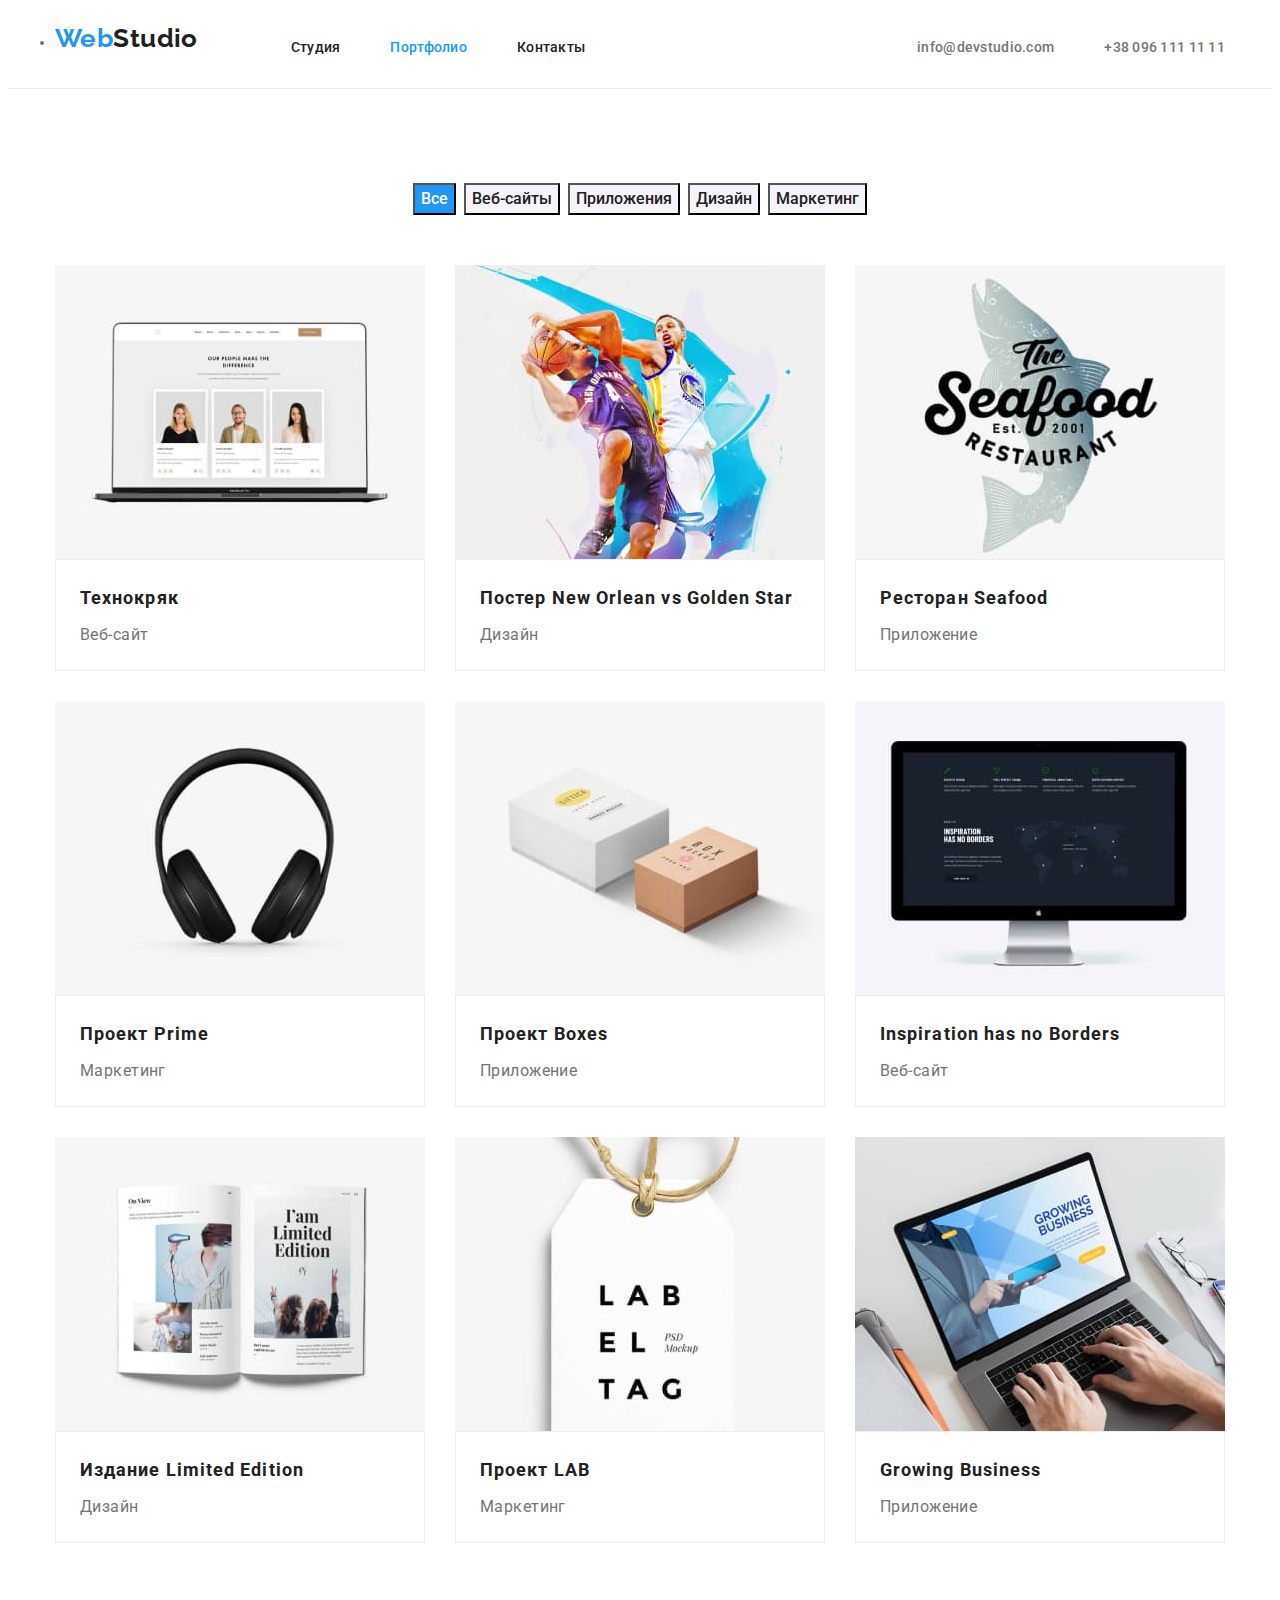
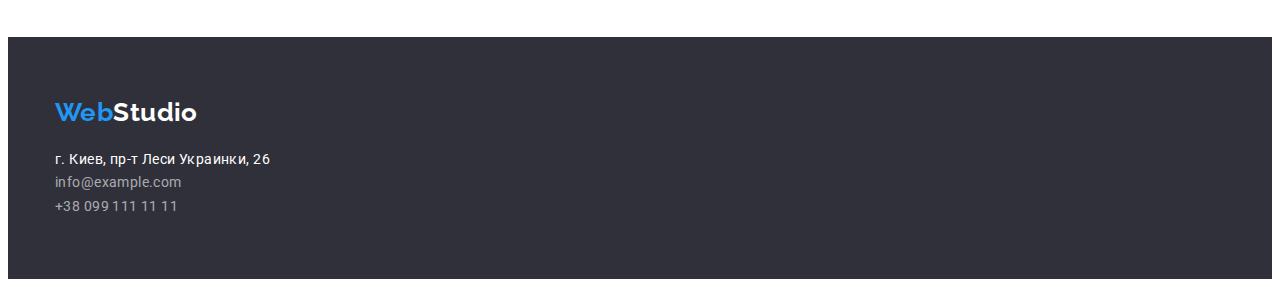
==== portfolio.html @ 715bb332 "Д/З-3" ====
<!DOCTYPE html>
<html lang="ru">

<head>
    <meta charset="UTF-8">
    <meta http-equiv="X-UA-Compatible" content="IE=edge">
    <meta name="viewport" content="width=device-width, initial-scale=1.0">
    <title>WebStudio</title>
    <link rel="preconnect" href="https://fonts.googleapis.com">
    <link rel="preconnect" href="https://fonts.gstatic.com" crossorigin>
    <link
        href="https://fonts.googleapis.com/css2?family=Raleway:wght@700&family=Roboto:wght@400;500;700;900&display=swap"
        rel="stylesheet">
    <link rel="stylesheet" href="https://cdnjs.cloudflare.com/ajax/libs/modern-normalize/1.1.0/modern-normalize.min.css"
        integrity="sha512-wpPYUAdjBVSE4KJnH1VR1HeZfpl1ub8YT/NKx4PuQ5NmX2tKuGu6U/JRp5y+Y8XG2tV+wKQpNHVUX03MfMFn9Q=="
        crossorigin="anonymous" referrerpolicy="no-referrer">
    <link rel="stylesheet" href="./css/styles.css">
</head>

<body>
    <header class="header header-line">
        <div class="container header-container">
            <li class="link-logo">
                <a class="link logo" href="/">Web<span class="header-logo">Studio</span></a>
            </li>
            <nav class="header-nav">
                <ul class="list header-list">
                    <li class="header-item">
                        <a class="link header-link" href="./index.html">Студия</a>
                    </li>
                    <li class="header-item">
                        <a class="link header-link current" href="">Портфолио</a>
                    </li>
                    <li class="header-item">
                        <a class="link header-link" href="">Контакты</a>
                    </li>
                </ul>
            </nav>
            <ul class="list header-contacts">
                <li class="link-contacts">
                    <a class="link header-link" href="mailto:info@devstudio.com">info@devstudio.com</a>
                </li>
                <li class="link-contacts">
                    <a class="link header-link" href="tel:+380961111111">+38 096 111 11 11</a>
                </li>
            </ul>
        </div>
    </header>
    <main>
        <section class="portfolio">
            <div class="container">
                <h1 class="visually-hidden">portfolio</h1>
                <ul class="list filter-list">
                    <li class="filter-link">
                        <button type="button" class="filter-btn current">Все</button>
                    </li>
                    <li class="filter-link">
                        <button type="button" class="filter-btn">Веб-сайты</button>
                    </li>
                    <li class="filter-link">
                        <button type="button" class="filter-btn">Приложения</button>
                    </li>
                    <li class="filter-link">
                        <button type="button" class="filter-btn">Дизайн</button>
                    </li>
                    <li class="filter-link">
                        <button type="button" class="filter-btn">Маркетинг</button>
                    </li>
                </ul>
            </div>
            <div class="container">
                <ul class="list portfolio-list">
                    <li class="portfolio-link">
                        <a class="link" href="https://www.google.com.ua/webhp?tab=rw&authuser=0" target="_blank"
                            rel="noopener noreferrer">
                            <img src="./images/portfolio-img-1.jpg" alt="Технокряк" width="370" height="294" />
                        <div class="title-text">
                            <h2 class="portfolio-title">Технокряк</h2>
                            <p class="portfolio-text">Веб-сайт</p>
                        </div>
                        </a>
                    </li>
                    <li class="portfolio-link">
                        <a class="link" href="https://www.google.com.ua/webhp?tab=rw&authuser=0" target="_blank"
                            rel="noopener noreferrer">
                            <img src="./images/portfolio-img-2.jpg" alt="Постер New Orlean vs Golden Star" width="370"
                                height="294" />
                        <div class="title-text">
                            <h2 class="portfolio-title">Постер New Orlean vs Golden Star</h2>
                            <p class="portfolio-text">Дизайн</p>
                        </div>
                        </a>
                    </li>
                    <li class="portfolio-link">
                        <a class="link" href="https://www.google.com.ua/webhp?tab=rw&authuser=0" target="_blank"
                            rel="noopener noreferrer">
                            <img src="./images/portfolio-img-3.jpg" alt="Ресторан Seafood" width="370" height="294" />
                        <div class="title-text">
                            <h2 class="portfolio-title">Ресторан Seafood</h2>
                            <p class="portfolio-text">Приложение</p>
                        </div>
                        </a>
                    </li>
                    <li class="portfolio-link">
                        <a class="link" href="https://www.google.com.ua/webhp?tab=rw&authuser=0" target="_blank"
                            rel="noopener noreferrer">
                            <img src="./images/portfolio-img-4.jpg" alt="Проект Prime" width="370" height="294" />
                        <div class="title-text">                           
                            <h2 class="portfolio-title">Проект Prime</h2>
                            <p class="portfolio-text">Маркетинг</p>
                        </div> 
                        </a>
                    </li>
                    <li class="portfolio-link">
                        <a class="link" href="https://www.google.com.ua/webhp?tab=rw&authuser=0" target="_blank"
                            rel="noopener noreferrer">
                            <img src="./images/portfolio-img-5.jpg" alt="Проект Boxes" width="370" height="294" />
                        <div class="title-text">
                            <h2 class="portfolio-title">Проект Boxes</h2>
                            <p class="portfolio-text">Приложение</p>
                        </div>
                        </a>
                    </li>
                    <li class="portfolio-link">
                        <a class="link" href="https://www.google.com.ua/webhp?tab=rw&authuser=0" target="_blank"
                            rel="noopener noreferrer">
                            <img src="./images/portfolio-img-6.jpg" alt="Inspiration has no Borders" width="370"
                                height="294" />
                        <div class="title-text">
                            <h2 class="portfolio-title">Inspiration has no Borders</h2>
                            <p class="portfolio-text">Веб-сайт</p>
                        </div>
                        </a>
                    </li>
                    <li class="portfolio-link">
                        <a class="link" href="https://www.google.com.ua/webhp?tab=rw&authuser=0" target="_blank"
                            rel="noopener noreferrer">
                            <img src="./images/portfolio-img-7.jpg" alt="Издание Limited Edition" width="370"
                                height="294" />
                        <div class="title-text">
                            <h2 class="portfolio-title">Издание Limited Edition</h2>
                            <p class="portfolio-text">Дизайн</p>
                        </div>
                        </a>
                    </li>
                    <li class="portfolio-link">
                        <a class="link" href="https://www.google.com.ua/webhp?tab=rw&authuser=0" target="_blank"
                            rel="noopener noreferrer">
                            <img src="./images/portfolio-img-8.jpg" alt="Проект LAB" width="370" height="294" />
                        <div class="title-text">
                            <h2 class="portfolio-title">Проект LAB</h2>
                            <p class="portfolio-text">Маркетинг</p>
                        </div>
                        </a>
                    </li>
                    <li class="portfolio-link">
                        <a class="link" href="https://www.google.com.ua/webhp?tab=rw&authuser=0" target="_blank"
                            rel="noopener noreferrer">
                            <img src="./images/portfolio-img-9.jpg" alt="Growing Business" width="370" height="294" />
                        <div class="title-text">
                            <h2 class="portfolio-title">Growing Business</h2>
                            <p class="portfolio-text">Приложение</p>
                        </div>
                        </a>
                    </li>
                </ul>
            </div>
        </section>
    </main>
    <footer class="footer">
        <div class="container footer-list">
            <a class="link logo" href="/">Web<span class="footer-logo">Studio</span></a>
            <address class="footer-address">
                <ul class="list footer-address-list">
                    <li class="footer-address-item">
                        <a class="link footer-address-link" href="https://goo.gl/maps/JicM432xmanPStuN9" target="_blank"
                            rel="noopener noreferrer">г. Киев,
                            пр-т Леси Украинки, 26</a>
                    </li>
                    <li class="footer-address-item">
                        <a class="link footer-address-link" href="mailto:info@example.com">info@example.com</a>
                    </li>
                    <li class="footer-address-item">
                        <a class="link footer-address-link" href="tel:+380991111111">+38 099 111 11 11</a>
                    </li>
                </ul>
            </address>
        </div>
    </footer>
</body>

</html>
---- css/styles.css ----
:root {
  --primery-text-color: #757575;
  --primery-white-color: #ffffff;
  --titul-text-color: #212121;
  --accent-color: #2196f3;
  --secondary-background-color: #f5f4fa;
  --dark-background-color: #2f303a;
}
html {
  box-sizing: border-box;
}
*,
*::before,
*::after {
  box-sizing: inherit;
}
body {
  font-family: Roboto, sans-serif;
  color: var(--primery-text-color);
  letter-spacing: 0.03em;
  font-size: 14px;
  line-height: 1.71;
}

p,
h1,
h2,
h3,
h4,
h5,
h6 {
  margin: 0;
}

ul {
  margin: 0;
  padding: 0;
}

button {
  cursor: pointer;
}

img {
  display: block;
}

.list {
  list-style: none;
}

.link {
  text-decoration: none;
  color: inherit;
}

.container {
  width: 1200px;
  padding-left: 15px;
  padding-right: 15px;
  margin: 0 auto;
  /* outline: 2px solid red; */
}

/* ----------Header---------- */

/* --logo-- */

.logo {
  font-family: Raleway, sans-serif;
  font-weight: 700;
  font-size: 26px;
  line-height: 1.19;
  color: var(--accent-color);
}
.link.logo {
  margin-right: 93px;
  display: flex;
}
.hero-title,
.header-container {
  display: flex;
  align-items: center;
}
.header-logo {
  color: var(--titul-text-color);
}
.filter-list,
.header-list {
  color: var(--titul-text-color);
  display: flex;
}
.header-contacts {
  display: flex;
  margin-left: auto;
}
.link-contacts:not(:last-child),
.header-item:not(:last-child) {
  margin-right: 50px;
}
.header-link {
  display: block;
  padding-top: 32px;
  padding-bottom: 32px;

  font-weight: 500;
  line-height: 1.14;
  letter-spacing: 0.02em;
}

.header-link:hover,
.header-link:focus,
.current {
  color: var(--accent-color);
}

/* ---------------main---------- */
/* ------------hero----------- */
.hero {
  background-color: var(--titul-text-color);
  padding-top: 200px;
  padding-bottom: 200px;
}
.hero-title {
  font-weight: 900;
  font-size: 44px;
  line-height: 1.36;
  text-align: center;
  letter-spacing: 0.06em;
  text-transform: uppercase;
  color: var(--primery-white-color);
  margin-bottom: 30px;
  margin-left: auto;
  margin-right: auto;
  max-width: 696px;
}
.hero.container {
  display: flex;
  justify-content: center;
}
.hero-btn {
  padding: 10px 32px;
  border-radius: 4px;
  font-family: Roboto, sans-serif;
  font-style: normal;
  font-weight: 700;
  font-size: 16px;
  line-height: 1.87;
  display: flex;
  letter-spacing: 0.06em;
  color: var(--primery-white-color);
  background-color: var(--accent-color);
  margin-left: auto;
  margin-right: auto;
  border: none;
  box-shadow: 0px 4px 4px rgba(0, 0, 0, 0.15);
}
.hero-btn:hover,
.hero-btn:focus {
  background-color: #188ce8;
}
/* ---------section----------- */

.portfolio,
.feature {
  padding-top: 94px;
  padding-bottom: 94px;
}
.visually-hidden {
  position: absolute;
  white-space: nowrap;
  width: 1px;
  height: 1px;
  overflow: hidden;
  border: 0;
  padding: 0;
  clip: rect(0 0 0 0);
  clip-path: inset(50%);
  margin: -1px;
}

.feature-list .title {
  font-size: 14px;
  line-height: 1.14;
  text-transform: uppercase;
  color: var(--titul-text-color);
}

.about {
  padding-bottom: 94px;
}

.portfolio-list,
.feature-list,
.team-list,
.about-list {
  display: flex;
  flex-wrap: wrap;
  margin: -15px;
}
.portfolio-link,
.feature-item,
.team-item,
.about-item {
  flex-basis: calc(100% / 9 - 30px);
  margin: 15px;
}
.feature-item {
  min-width: 270px;
}
.title {
  margin-bottom: 10px;
}

.team {
  background-color: var(--secondary-background-color);
  padding-top: 94px;
  padding-bottom: 94px;
}
.section-title {
  font-size: 36px;
  line-height: 1.17;
  text-align: center;
  color: var(--titul-text-color);
  margin-bottom: 50px;
}

.team-name {
  font-weight: 500;
  color: var(--titul-text-color);
  margin-top: 30px;
  margin-bottom: 10px;
}
.team-profession {
  padding-bottom: 15px;
}
.team-profession,
.team-name {
  font-size: 16px;
  line-height: 1.19;
  text-align: center;
}
/* ------------------footer---------------- */
.footer {
  background-color: var(--dark-background-color);
  padding-top: 60px;
  padding-bottom: 60px;
}
.link.logo {
  margin-bottom: 20px;
}
.footer-logo {
  color: var(--primery-white-color);
}
.footer-address-link:not(:last-child) {
  margin-bottom: 9px;
}
.footer-address-link {
  color: rgba(255, 255, 255, 0.6);
}
.footer-address-link[target="_blank"] {
  color: var(--primery-white-color);
}
.footer-address {
  font-style: inherit;
  color: rgba(255, 255, 255, 0.6);
}
.footer-address-link:hover,
.footer-address-link:focus {
  color: var(--primery-white-color);
}

/* -----Portfolio---------- */

.header-line {
  border-bottom: 1px solid #ececec;
}

.filter-btn {
  font-family: inherit;
  font-weight: 500;
  font-size: 16px;
  line-height: 1.62;
  text-align: center;
  color: var(--titul-text-color);
  background-color: #f5f4fa;
}
.filter-btn.current {
  color: var(--primery-white-color);
  background-color: var(--accent-color);
}

.filter-btn:hover,
.filter-btn:focus {
  color: var(--primery-white-color);
  background-color: var(--accent-color);
  cursor: pointer;
}
.portfolio-title {
  font-weight: 700;
  font-size: 18px;
  line-height: 2;
  letter-spacing: 0.06em;
  color: var(--titul-text-color);
  margin-bottom: 4px;
}
.portfolio-text {
  font-size: 16px;
  line-height: 1.87;
  color: var(--primery-text-color);
}
.filter-list {
  margin-bottom: 50px;
  justify-content: center;
}
.header-item:not(:last-child) {
  margin-right: 50px;
}
.filter-link:not(:last-child) {
  margin-right: 8px;
}

.title-text {
  border: 1px solid #eeeeee;
  padding: 20px 24px;
}
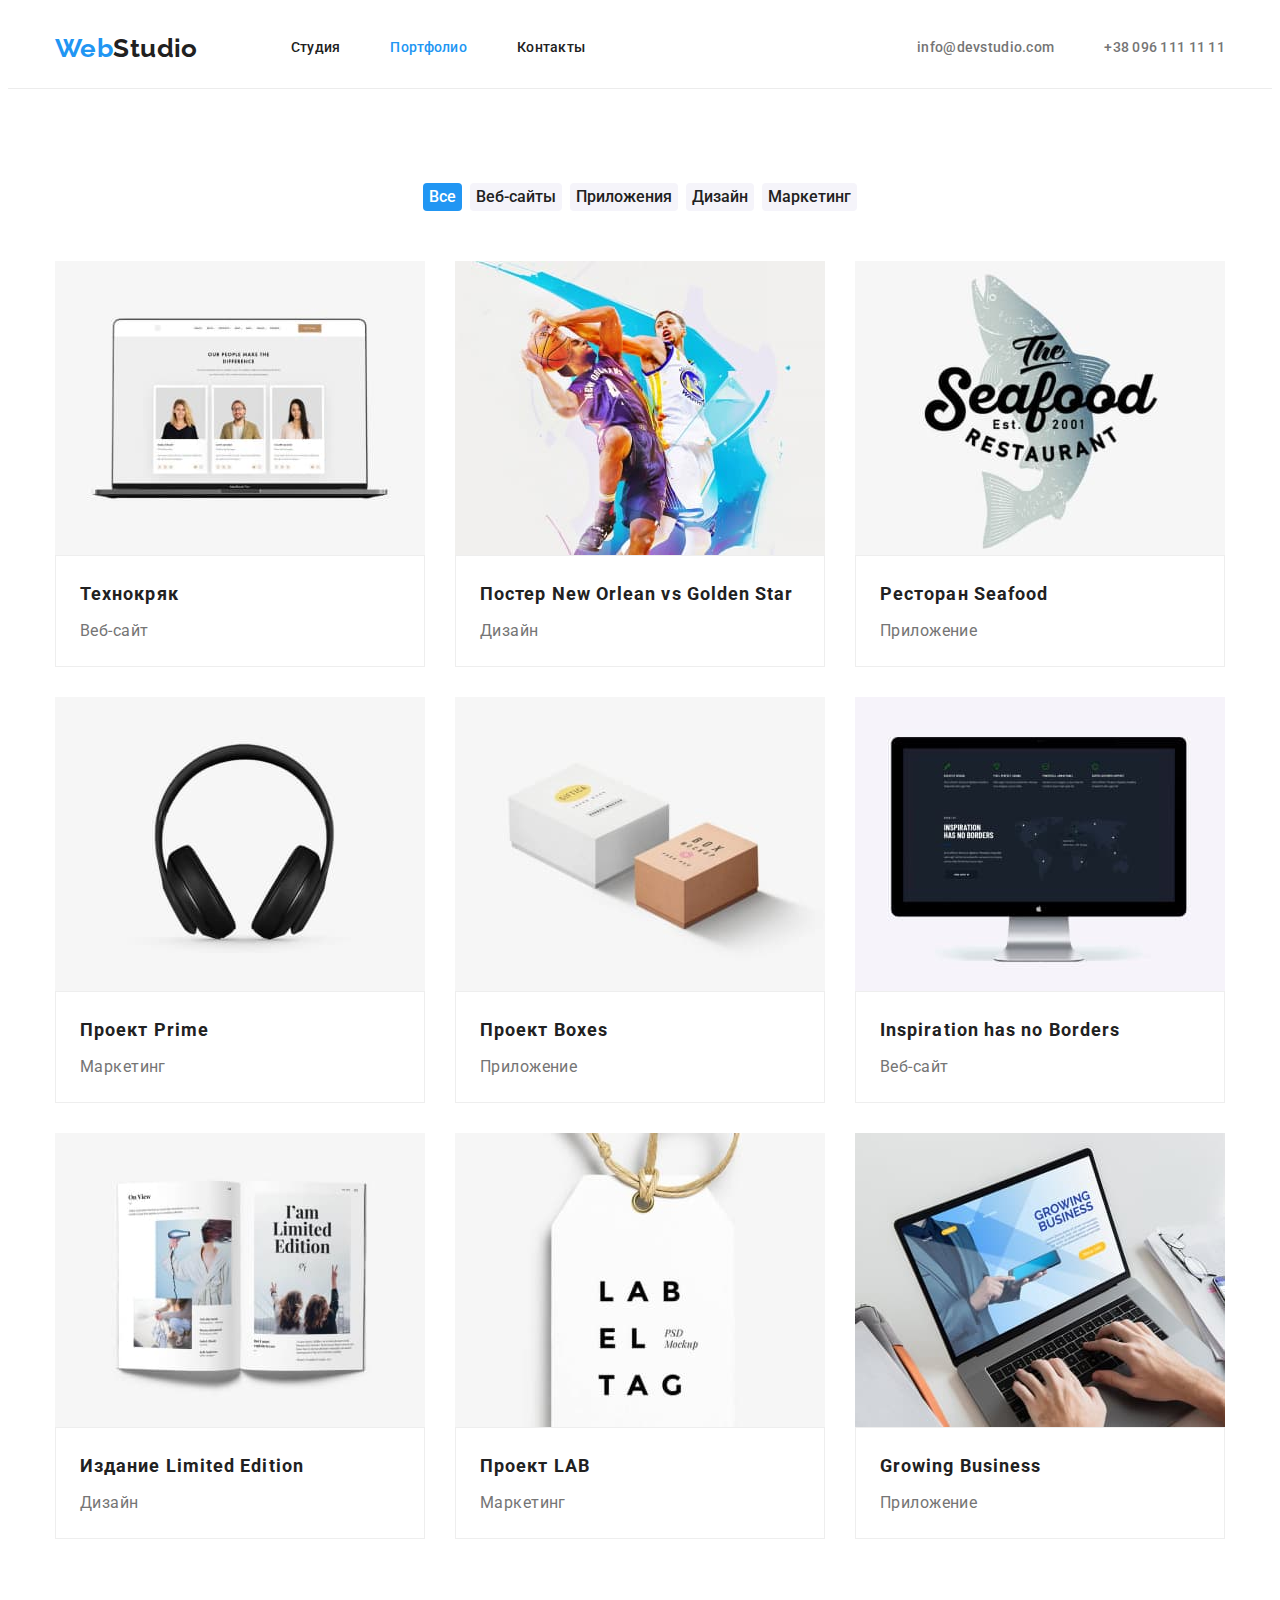
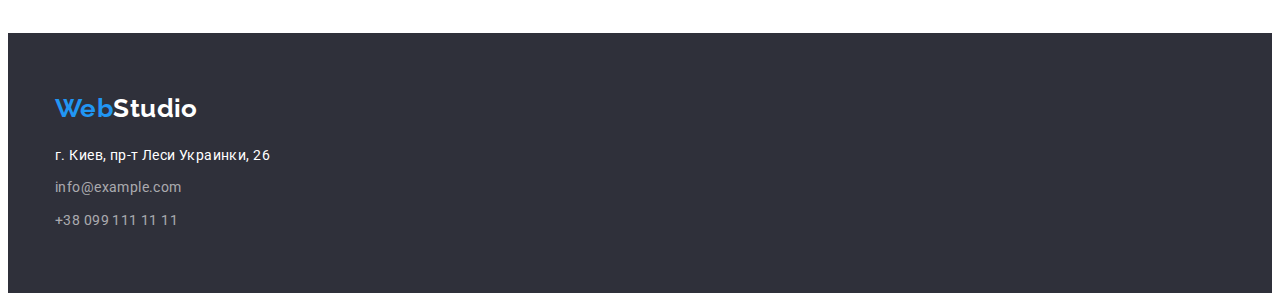
==== commit 18b9c88f: "Д/З-3 перероблене" ====
--- a/portfolio.html
+++ b/portfolio.html
@@ -20,9 +20,7 @@
 <body>
     <header class="header header-line">
         <div class="container header-container">
-            <li class="link-logo">
-                <a class="link logo" href="/">Web<span class="header-logo">Studio</span></a>
-            </li>
+            <a class="link logo" href="/">Web<span class="header-logo">Studio</span></a>
             <nav class="header-nav">
                 <ul class="list header-list">
                     <li class="header-item">
@@ -47,7 +45,7 @@
         </div>
     </header>
     <main>
-        <section class="portfolio">
+        <section class="portfolio section">
             <div class="container">
                 <h1 class="visually-hidden">portfolio</h1>
                 <ul class="list filter-list">
@@ -67,10 +65,9 @@
                         <button type="button" class="filter-btn">Маркетинг</button>
                     </li>
                 </ul>
-            </div>
-            <div class="container">
-                <ul class="list portfolio-list">
-                    <li class="portfolio-link">
+
+                <ul class="list card-set">
+                    <li class="item portfolio-link">
                         <a class="link" href="https://www.google.com.ua/webhp?tab=rw&authuser=0" target="_blank"
                             rel="noopener noreferrer">
                             <img src="./images/portfolio-img-1.jpg" alt="Технокряк" width="370" height="294" />
@@ -80,7 +77,7 @@
                         </div>
                         </a>
                     </li>
-                    <li class="portfolio-link">
+                    <li class="item portfolio-link">
                         <a class="link" href="https://www.google.com.ua/webhp?tab=rw&authuser=0" target="_blank"
                             rel="noopener noreferrer">
                             <img src="./images/portfolio-img-2.jpg" alt="Постер New Orlean vs Golden Star" width="370"
@@ -91,7 +88,7 @@
                         </div>
                         </a>
                     </li>
-                    <li class="portfolio-link">
+                    <li class="item portfolio-link">
                         <a class="link" href="https://www.google.com.ua/webhp?tab=rw&authuser=0" target="_blank"
                             rel="noopener noreferrer">
                             <img src="./images/portfolio-img-3.jpg" alt="Ресторан Seafood" width="370" height="294" />
@@ -101,7 +98,7 @@
                         </div>
                         </a>
                     </li>
-                    <li class="portfolio-link">
+                    <li class="item portfolio-link">
                         <a class="link" href="https://www.google.com.ua/webhp?tab=rw&authuser=0" target="_blank"
                             rel="noopener noreferrer">
                             <img src="./images/portfolio-img-4.jpg" alt="Проект Prime" width="370" height="294" />
@@ -111,7 +108,7 @@
                         </div> 
                         </a>
                     </li>
-                    <li class="portfolio-link">
+                    <li class="item portfolio-link">
                         <a class="link" href="https://www.google.com.ua/webhp?tab=rw&authuser=0" target="_blank"
                             rel="noopener noreferrer">
                             <img src="./images/portfolio-img-5.jpg" alt="Проект Boxes" width="370" height="294" />
@@ -121,7 +118,7 @@
                         </div>
                         </a>
                     </li>
-                    <li class="portfolio-link">
+                    <li class="item portfolio-link">
                         <a class="link" href="https://www.google.com.ua/webhp?tab=rw&authuser=0" target="_blank"
                             rel="noopener noreferrer">
                             <img src="./images/portfolio-img-6.jpg" alt="Inspiration has no Borders" width="370"
@@ -132,7 +129,7 @@
                         </div>
                         </a>
                     </li>
-                    <li class="portfolio-link">
+                    <li class="item portfolio-link">
                         <a class="link" href="https://www.google.com.ua/webhp?tab=rw&authuser=0" target="_blank"
                             rel="noopener noreferrer">
                             <img src="./images/portfolio-img-7.jpg" alt="Издание Limited Edition" width="370"
@@ -143,7 +140,7 @@
                         </div>
                         </a>
                     </li>
-                    <li class="portfolio-link">
+                    <li class="item portfolio-link">
                         <a class="link" href="https://www.google.com.ua/webhp?tab=rw&authuser=0" target="_blank"
                             rel="noopener noreferrer">
                             <img src="./images/portfolio-img-8.jpg" alt="Проект LAB" width="370" height="294" />
@@ -153,7 +150,7 @@
                         </div>
                         </a>
                     </li>
-                    <li class="portfolio-link">
+                    <li class="item portfolio-link">
                         <a class="link" href="https://www.google.com.ua/webhp?tab=rw&authuser=0" target="_blank"
                             rel="noopener noreferrer">
                             <img src="./images/portfolio-img-9.jpg" alt="Growing Business" width="370" height="294" />
@@ -168,7 +165,7 @@
         </section>
     </main>
     <footer class="footer">
-        <div class="container footer-list">
+        <div class="container">
             <a class="link logo" href="/">Web<span class="footer-logo">Studio</span></a>
             <address class="footer-address">
                 <ul class="list footer-address-list">
--- a/css/styles.css
+++ b/css/styles.css
@@ -72,10 +72,10 @@
   font-size: 26px;
   line-height: 1.19;
   color: var(--accent-color);
-}
-.link.logo {
+  display: block;
+}
+.header .logo {
   margin-right: 93px;
-  display: flex;
 }
 .hero-title,
 .header-container {
@@ -90,6 +90,7 @@
   color: var(--titul-text-color);
   display: flex;
 }
+
 .header-contacts {
   display: flex;
   margin-left: auto;
@@ -116,6 +117,11 @@
 
 /* ---------------main---------- */
 /* ------------hero----------- */
+
+.section {
+  padding-top: 94px;
+  padding-bottom: 94px;
+}
 .hero {
   background-color: var(--titul-text-color);
   padding-top: 200px;
@@ -161,11 +167,6 @@
 }
 /* ---------section----------- */
 
-.portfolio,
-.feature {
-  padding-top: 94px;
-  padding-bottom: 94px;
-}
 .visually-hidden {
   position: absolute;
   white-space: nowrap;
@@ -184,38 +185,31 @@
   line-height: 1.14;
   text-transform: uppercase;
   color: var(--titul-text-color);
-}
-
-.about {
-  padding-bottom: 94px;
-}
-
-.portfolio-list,
-.feature-list,
-.team-list,
-.about-list {
+  margin-bottom: 10px;
+}
+.card-set {
   display: flex;
   flex-wrap: wrap;
-  margin: -15px;
-}
-.portfolio-link,
+  margin-top: -30px;
+  margin-left: -30px;
+}
+
+.item {
+  margin-top: 30px;
+  margin-left: 30px;
+}
+
 .feature-item,
-.team-item,
-.about-item {
-  flex-basis: calc(100% / 9 - 30px);
-  margin: 15px;
-}
-.feature-item {
-  min-width: 270px;
-}
-.title {
-  margin-bottom: 10px;
-}
-
+.team-item {
+  flex-basis: calc(100% / 4 - 30px);
+}
+
+.about-item,
+.portfolio-item {
+  flex-basis: calc(100% / 3 - 30px);
+}
 .team {
   background-color: var(--secondary-background-color);
-  padding-top: 94px;
-  padding-bottom: 94px;
 }
 .section-title {
   font-size: 36px;
@@ -225,15 +219,21 @@
   margin-bottom: 50px;
 }
 
+.item-name {
+  border-radius: 0px 0px 4px 4px;
+  background-color: var(--primery-white-color);
+  padding-top: 30px;
+  padding-bottom: 30px;
+  box-shadow: 0px 1px 3px rgba(0, 0, 0, 0.12), 0px 1px 1px rgba(0, 0, 0, 0.14),
+    0px 2px 1px rgba(0, 0, 0, 0.2);
+}
+
 .team-name {
   font-weight: 500;
   color: var(--titul-text-color);
-  margin-top: 30px;
   margin-bottom: 10px;
 }
-.team-profession {
-  padding-bottom: 15px;
-}
+
 .team-profession,
 .team-name {
   font-size: 16px;
@@ -246,15 +246,13 @@
   padding-top: 60px;
   padding-bottom: 60px;
 }
-.link.logo {
+.footer .logo {
   margin-bottom: 20px;
 }
 .footer-logo {
   color: var(--primery-white-color);
 }
-.footer-address-link:not(:last-child) {
-  margin-bottom: 9px;
-}
+
 .footer-address-link {
   color: rgba(255, 255, 255, 0.6);
 }
@@ -268,6 +266,10 @@
 .footer-address-link:hover,
 .footer-address-link:focus {
   color: var(--primery-white-color);
+}
+
+.footer-address-item:not(:last-child) {
+  margin-bottom: 9px;
 }
 
 /* -----Portfolio---------- */
@@ -284,6 +286,8 @@
   text-align: center;
   color: var(--titul-text-color);
   background-color: #f5f4fa;
+  border: none;
+  border-radius: 4px;
 }
 .filter-btn.current {
   color: var(--primery-white-color);
